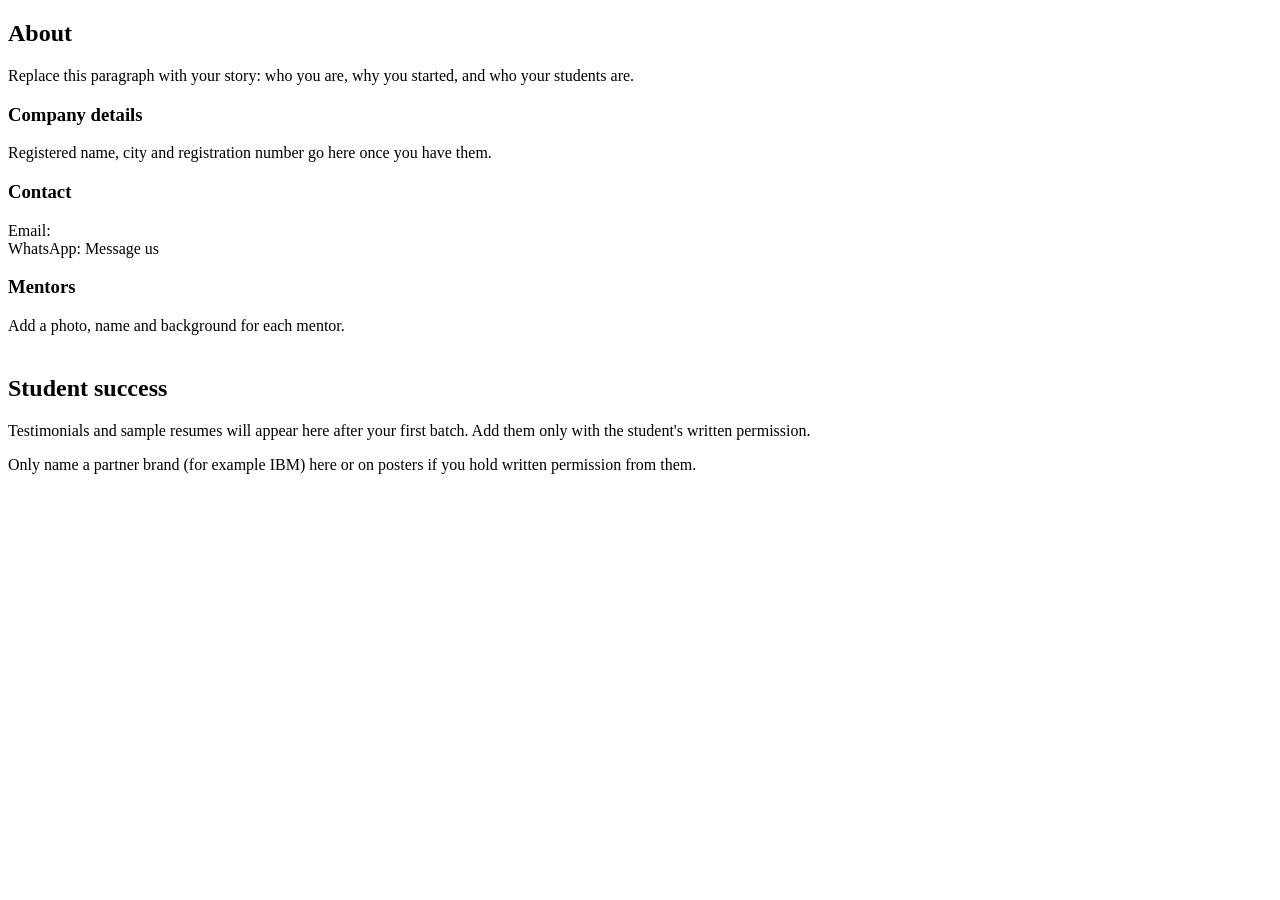
==== about.html @ d9c99545 "Add files via upload" ====
<!doctype html><html lang="en"><head><meta charset="utf-8"><meta name="viewport" content="width=device-width,initial-scale=1">
<title>About | HireReady</title><meta name="description" content="Who we are, contact details and how we work.">
<link rel="preconnect" href="https://fonts.googleapis.com"><link rel="preconnect" href="https://fonts.gstatic.com" crossorigin>
<link href="https://fonts.googleapis.com/css2?family=Bricolage+Grotesque:wght@600;700&family=Figtree:wght@400;500;600&display=swap" rel="stylesheet">
<link rel="stylesheet" href="css/style.css"><script src="js/config.js"></script></head><body><div id="site-header"></div><main>
<section><div class="wrap"><h1>About <span data-brand="brand"></span></h1>
<p class="lead">Replace this paragraph with your story: who you are, why you started, and who your students are.</p>
<div class="grid"><div class="card"><h3>Company details</h3><p>Registered name, city and registration number go here once you have them.</p></div>
<div class="card"><h3>Contact</h3><p>Email: <a id="em"></a><br>WhatsApp: <a id="wl">Message us</a></p></div>
<div class="card"><h3>Mentors</h3><p>Add a photo, name and background for each mentor.</p></div></div>
<h2 style="margin-top:40px">Student success</h2><p>Testimonials and sample resumes will appear here after your first batch. Add them only with the student's written permission.</p>
<p class="note">Only name a partner brand (for example IBM) here or on posters if you hold written permission from them.</p></div></section>
</main><div id="site-footer"></div><script src="js/main.js"></script><script>const C=window.HR,e=document.getElementById("em");e.textContent=C.email;e.href="mailto:"+C.email;document.getElementById("wl").href="https://wa.me/"+C.whatsapp</script></body></html>
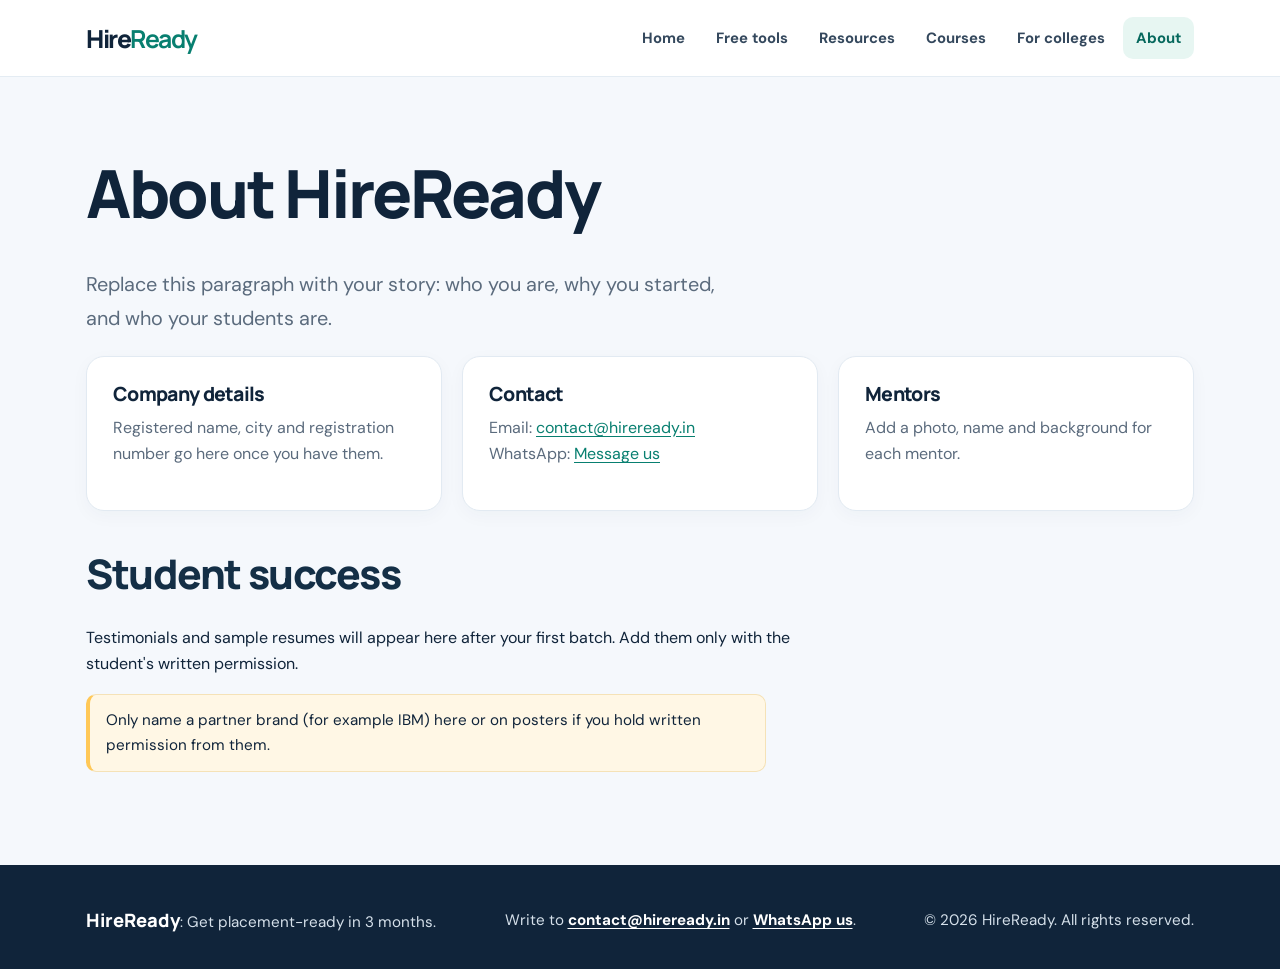
==== commit 9592ab00: "firstversion" ====
--- a/about.html
+++ b/about.html
@@ -1,13 +1,53 @@
-<!doctype html><html lang="en"><head><meta charset="utf-8"><meta name="viewport" content="width=device-width,initial-scale=1">
-<title>About | HireReady</title><meta name="description" content="Who we are, contact details and how we work.">
-<link rel="preconnect" href="https://fonts.googleapis.com"><link rel="preconnect" href="https://fonts.gstatic.com" crossorigin>
-<link href="https://fonts.googleapis.com/css2?family=Bricolage+Grotesque:wght@600;700&family=Figtree:wght@400;500;600&display=swap" rel="stylesheet">
-<link rel="stylesheet" href="css/style.css"><script src="js/config.js"></script></head><body><div id="site-header"></div><main>
-<section><div class="wrap"><h1>About <span data-brand="brand"></span></h1>
-<p class="lead">Replace this paragraph with your story: who you are, why you started, and who your students are.</p>
-<div class="grid"><div class="card"><h3>Company details</h3><p>Registered name, city and registration number go here once you have them.</p></div>
-<div class="card"><h3>Contact</h3><p>Email: <a id="em"></a><br>WhatsApp: <a id="wl">Message us</a></p></div>
-<div class="card"><h3>Mentors</h3><p>Add a photo, name and background for each mentor.</p></div></div>
-<h2 style="margin-top:40px">Student success</h2><p>Testimonials and sample resumes will appear here after your first batch. Add them only with the student's written permission.</p>
-<p class="note">Only name a partner brand (for example IBM) here or on posters if you hold written permission from them.</p></div></section>
-</main><div id="site-footer"></div><script src="js/main.js"></script><script>const C=window.HR,e=document.getElementById("em");e.textContent=C.email;e.href="mailto:"+C.email;document.getElementById("wl").href="https://wa.me/"+C.whatsapp</script></body></html>
+<!doctype html>
+<html lang="en">
+
+<head>
+    <meta charset="utf-8">
+    <meta name="viewport" content="width=device-width,initial-scale=1">
+    <title>About | HireReady</title>
+    <meta name="description" content="Who we are, contact details and how we work.">
+    <link rel="preconnect" href="https://fonts.googleapis.com">
+    <link rel="preconnect" href="https://fonts.gstatic.com" crossorigin>
+    <link
+        href="https://fonts.googleapis.com/css2?family=Bricolage+Grotesque:wght@600;700&family=Figtree:wght@400;500;600&display=swap"
+        rel="stylesheet">
+    <link rel="stylesheet" href="css/style.css">
+    <script src="js/config.js"></script>
+</head>
+
+<body>
+    <div id="site-header"></div>
+    <main>
+        <section>
+            <div class="wrap">
+                <h1>About <span data-brand="brand"></span></h1>
+                <p class="lead">Replace this paragraph with your story: who you are, why you started, and who your
+                    students are.</p>
+                <div class="grid">
+                    <div class="card">
+                        <h3>Company details</h3>
+                        <p>Registered name, city and registration number go here once you have them.</p>
+                    </div>
+                    <div class="card">
+                        <h3>Contact</h3>
+                        <p>Email: <a id="em"></a><br>WhatsApp: <a id="wl">Message us</a></p>
+                    </div>
+                    <div class="card">
+                        <h3>Mentors</h3>
+                        <p>Add a photo, name and background for each mentor.</p>
+                    </div>
+                </div>
+                <h2 style="margin-top:40px">Student success</h2>
+                <p>Testimonials and sample resumes will appear here after your first batch. Add them only with the
+                    student's written permission.</p>
+                <p class="note">Only name a partner brand (for example IBM) here or on posters if you hold written
+                    permission from them.</p>
+            </div>
+        </section>
+    </main>
+    <div id="site-footer"></div>
+    <script src="js/main.js"></script>
+    <script>const C = window.HR, e = document.getElementById("em"); e.textContent = C.email; e.href = "mailto:" + C.email; document.getElementById("wl").href = "https://wa.me/" + C.whatsapp</script>
+</body>
+
+</html>
--- a/css/style.css
+++ b/css/style.css
@@ -0,0 +1,105 @@
+@import url('https://fonts.googleapis.com/css2?family=DM+Sans:wght@400;500;600;700&family=Manrope:wght@500;600;700;800&display=swap');
+
+:root{
+  --ink:#10243A;--muted:#5B6B7D;--paper:#F5F8FC;--card:#FFFFFF;
+  --line:#E2EAF2;--teal:#087F70;--teal-dark:#06685D;--teal-soft:#E7F6F2;
+  --gold:#FFC857;--r:18px;--shadow:0 16px 45px rgba(20,45,72,.09);
+}
+*{box-sizing:border-box}
+html{scroll-behavior:smooth;scroll-padding-top:90px}
+body{margin:0;font:16px/1.65 "DM Sans",system-ui,sans-serif;color:var(--ink);background:var(--paper)}
+h1,h2,h3{font-family:"Manrope","DM Sans",sans-serif;line-height:1.13;margin:0 0 .55em;letter-spacing:-.035em}
+h1{font-size:clamp(2.45rem,5.5vw,4.15rem);font-weight:800;max-width:760px}
+h2{font-size:clamp(1.8rem,3.5vw,2.55rem);font-weight:800}
+h3{font-size:1.22rem;font-weight:800}
+p{margin:0 0 1em;max-width:68ch}
+a{color:var(--teal);text-underline-offset:3px}
+.wrap{width:min(1160px,100%);margin:0 auto;padding:0 26px}
+section{padding:78px 0}
+.alt{background:#fff;border-block:1px solid var(--line)}
+:focus-visible{outline:3px solid var(--gold);outline-offset:3px;border-radius:5px}
+
+/* Header and navigation */
+.site-header{background:rgba(255,255,255,.94);border-bottom:1px solid rgba(226,234,242,.9);position:sticky;top:0;z-index:20;backdrop-filter:blur(14px)}
+.site-header .wrap{display:flex;align-items:center;justify-content:space-between;min-height:76px;gap:22px}
+.logo{font:800 1.55rem "Manrope",sans-serif;color:var(--ink);text-decoration:none;letter-spacing:-.06em;white-space:nowrap}
+.logo b{color:var(--teal)}
+nav ul{display:flex;align-items:center;gap:5px;list-style:none;margin:0;padding:0;flex-wrap:wrap}
+nav a{display:block;padding:9px 13px;border-radius:10px;color:#34485D;text-decoration:none;font-weight:700;font-size:.93rem;transition:background .2s,color .2s}
+nav a:hover,nav a[aria-current]{background:var(--teal-soft);color:var(--teal-dark)}
+.menu-btn{display:none;background:#fff;border:1px solid var(--line);border-radius:10px;padding:9px 13px;font:600 .95rem "DM Sans",sans-serif;color:var(--ink)}
+@media(max-width:860px){
+ .site-header .wrap{min-height:68px}
+ .menu-btn{display:block}
+ nav{display:none;position:absolute;left:0;right:0;top:100%;background:#fff;border-bottom:1px solid var(--line);padding:12px 24px 18px;box-shadow:0 18px 25px rgba(20,45,72,.08)}
+ nav.open{display:block}
+ nav ul{flex-direction:column;align-items:stretch;gap:3px}
+ nav a{padding:12px}
+}
+
+/* Buttons and hero */
+.btn{display:inline-flex;align-items:center;justify-content:center;gap:8px;background:var(--teal);color:#fff;border:1px solid var(--teal);border-radius:12px;padding:13px 21px;font:700 .98rem "DM Sans",sans-serif;text-decoration:none;cursor:pointer;box-shadow:0 7px 16px rgba(8,127,112,.15);transition:transform .18s,background .18s,box-shadow .18s}
+.btn:hover{background:var(--teal-dark);border-color:var(--teal-dark);color:#fff;transform:translateY(-2px);box-shadow:0 10px 22px rgba(8,127,112,.2)}
+.btn.ghost{background:#fff;color:var(--teal-dark);border:1px solid #B8DCD5;box-shadow:none}
+.btn.ghost:hover{background:var(--teal-soft);border-color:var(--teal)}
+.btn.gold{background:var(--gold);border-color:var(--gold);color:var(--ink);box-shadow:none}
+.row{display:flex;gap:13px;flex-wrap:wrap;margin-top:24px}
+.hero{position:relative;overflow:hidden;padding:90px 0 82px;background:radial-gradient(ellipse at 82% 15%,rgba(20,174,150,.14),transparent 34%),linear-gradient(135deg,#F4FAFB 0%,#F5F8FC 58%,#EDF7F5 100%)}
+.hero:before{content:"";position:absolute;width:360px;height:360px;border:1px solid rgba(8,127,112,.10);border-radius:50%;right:-150px;bottom:-220px;box-shadow:0 0 0 35px rgba(8,127,112,.025),0 0 0 70px rgba(8,127,112,.02)}
+.hero .wrap{position:relative;display:grid;grid-template-columns:1.12fr .88fr;gap:68px;align-items:center}
+.hero h1{color:#102A40}
+.lead{font-size:clamp(1.08rem,2vw,1.24rem);line-height:1.75;color:var(--muted);max-width:650px}
+.hero .score{max-width:450px;justify-self:end;width:100%}
+@media(max-width:860px){.hero{padding:64px 0}.hero .wrap{grid-template-columns:1fr;gap:34px}.hero .score{justify-self:start;max-width:560px}}
+.score{background:#fff;border:1px solid rgba(218,231,238,.95);border-radius:22px;padding:28px;box-shadow:var(--shadow);position:relative}
+.score:after{content:"";position:absolute;inset:10px -10px -10px 10px;border:1px solid rgba(8,127,112,.13);border-radius:22px;z-index:-1}
+.score>p{font-weight:700;color:var(--muted);font-size:.94rem}
+.score .big{font:800 3.7rem "Manrope",sans-serif;color:var(--teal);line-height:1.1;letter-spacing:-.06em;margin-top:9px}
+.bar{height:11px;background:#E8EEF3;border-radius:20px;overflow:hidden;margin:14px 0 20px}
+.bar i{display:block;height:100%;background:linear-gradient(90deg,#087F70,#38B89F);border-radius:20px}
+.chk{list-style:none;padding:0;margin:0}
+.chk li{padding:7px 0 7px 30px;position:relative;font-size:.96rem;color:#34485D}
+.chk li:before{content:"✓";position:absolute;left:0;top:6px;width:20px;height:20px;display:grid;place-items:center;border-radius:50%;background:var(--teal-soft);color:var(--teal);font-size:.78rem;font-weight:800}
+.chk li.no:before{content:"+";background:#FFF4DD;color:#A66B00}
+
+/* Content cards */
+section h2{margin-bottom:28px}
+.grid{display:grid;gap:20px;grid-template-columns:repeat(auto-fit,minmax(235px,1fr))}
+.card{background:var(--card);border:1px solid var(--line);border-radius:var(--r);padding:26px;box-shadow:0 5px 18px rgba(20,45,72,.035);transition:transform .2s,border-color .2s,box-shadow .2s}
+.card:hover{transform:translateY(-4px);border-color:#C5DDD8;box-shadow:0 14px 30px rgba(20,45,72,.08)}
+.card h3{margin-bottom:10px}
+.card p{color:var(--muted);line-height:1.65}
+.card>a:not(.btn){display:inline-flex;margin-top:8px;font-weight:800;text-decoration:none;border-bottom:1px solid rgba(8,127,112,.35);padding-bottom:3px}
+.card>a:not(.btn):hover{color:var(--teal-dark);border-color:var(--teal-dark)}
+.card .fee{font:800 1.55rem "Manrope",sans-serif;color:var(--teal)}
+.tag{display:inline-flex;background:#FFF3D6;color:#75500B;border-radius:30px;padding:5px 12px;font-size:.82rem;font-weight:800;margin-bottom:12px}
+.alt .card{box-shadow:0 8px 24px rgba(20,45,72,.045)}
+.alt .grid{grid-template-columns:repeat(auto-fit,minmax(225px,1fr))}
+section:not(.hero) .wrap>h2{color:#142F46}
+details{border-top:1px solid var(--line);padding:12px 0}
+summary{cursor:pointer;font-weight:700}
+label{display:block;font-weight:700;font-size:.92rem;margin:12px 0 5px}
+input,textarea,select{width:100%;padding:12px 14px;border:1px solid #C9D5E0;border-radius:10px;font:inherit;background:#fff;color:var(--ink)}
+input:focus,textarea:focus,select:focus{outline:3px solid rgba(8,127,112,.12);border-color:var(--teal)}
+textarea{min-height:90px;resize:vertical}
+.tool-grid{display:grid;grid-template-columns:minmax(0,1fr) minmax(0,1fr);gap:24px;align-items:start}
+@media(max-width:900px){.tool-grid{grid-template-columns:1fr}}
+.paper{background:#fff;border:1px solid var(--line);border-radius:12px;padding:32px;font:14px/1.5 Arial,sans-serif;color:#000;min-height:420px;box-shadow:0 5px 18px rgba(20,45,72,.04)}
+.paper h1{font:700 24px Arial,sans-serif;margin:0}.paper h2{font:700 13px Arial,sans-serif;border-bottom:1px solid #000;margin:14px 0 4px;padding-bottom:2px}
+.paper ul{margin:2px 0;padding-left:18px}.paper p{margin:0 0 2px;max-width:none}
+.miss{background:#FFF3D6;padding:3px 9px;border-radius:6px;display:inline-block;margin:3px}
+.poster{background:linear-gradient(135deg,var(--teal-dark),var(--teal));color:#fff;border-radius:20px;padding:38px;max-width:560px;box-shadow:var(--shadow)}
+.poster h2{color:#fff;font-size:2rem}.poster li{margin:6px 0}.poster .pill{background:var(--gold);color:var(--ink);font-weight:800;display:inline-block;padding:6px 14px;border-radius:20px}
+.note{background:#FFF7E5;border:1px solid #F5E2B7;border-left:4px solid var(--gold);padding:13px 16px;border-radius:10px;font-size:.95rem}
+.site-footer{background:#10243A;color:#D5E0EA;padding:42px 0 34px;font-size:.95rem}
+.site-footer .wrap{display:flex;flex-wrap:wrap;align-items:center;justify-content:space-between;gap:8px 30px}
+.site-footer p{margin:0;max-width:none}
+.site-footer strong{font:800 1.15rem "Manrope",sans-serif;color:#fff}
+.site-footer a{color:#fff;font-weight:700}
+@media(max-width:650px){
+ .wrap{padding:0 19px}section{padding:58px 0}.hero{padding:56px 0}
+ .hero .row{display:grid;grid-template-columns:1fr}.hero .btn{width:100%}
+ .score{padding:23px}.card{padding:22px}.site-footer .wrap{display:block}.site-footer p+p{margin-top:12px}
+}
+@media print{.site-header,.site-footer,.no-print{display:none!important}body{background:#fff}.paper{border:0;padding:0;box-shadow:none}.tool-grid{display:block}section{padding:0}.alt{border:0}
+body.print-poster main section:not(.poster-sec){display:none}body.print-poster .poster-sec .no-poster{display:none}}
